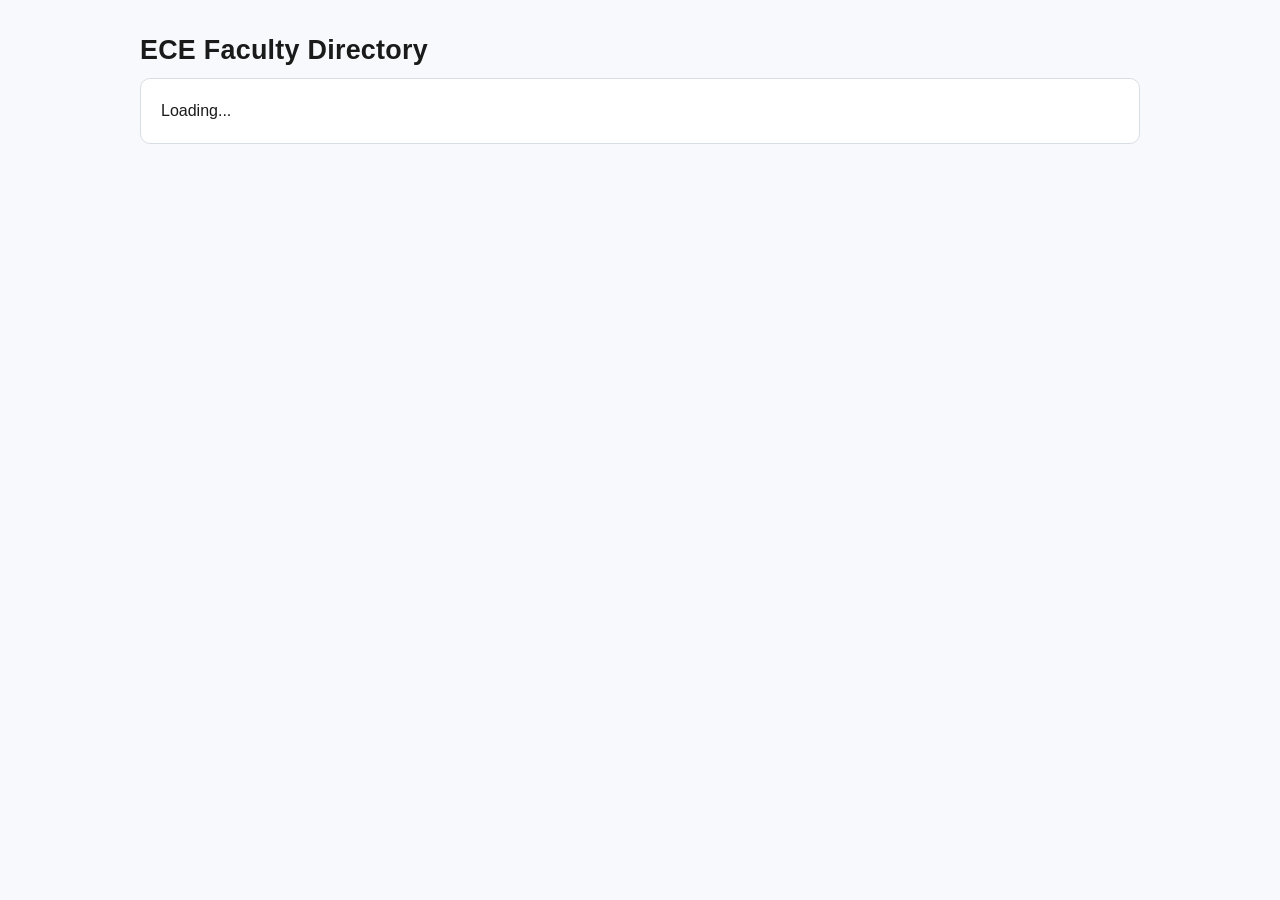
==== directory/index.html @ 0900f597 "Replace faculty homepage with social feed and move directory route" ====
<!DOCTYPE html>
<html lang="en">
<head>
  <meta charset="UTF-8">
  <meta name="viewport" content="width=device-width, initial-scale=1">
  <meta http-equiv="Content-Security-Policy" content="default-src 'self'; script-src 'self'; style-src 'self'; img-src 'self' data: https:; connect-src 'self'; object-src 'none'; base-uri 'self'; form-action 'self'; frame-ancestors 'none'">
  <meta name="referrer" content="strict-origin-when-cross-origin">
  <title>ECE Faculty Directory</title>
  <link rel="stylesheet" href="../assets/css/common.css">
  <link rel="stylesheet" href="../assets/css/directory.css">
  <script src="../assets/js/common.js" defer></script>
  <script src="../assets/js/directory.js" defer></script>
</head>
<body>
  <h1>ECE Faculty Directory</h1>
  <div id="content" role="status" aria-live="polite">Loading...</div>
</body>
</html>
---- assets/css/common.css ----
:root {
  color-scheme: light dark;
  --brand-blue: #0d5cab;
  --brand-blue-ink: #123f73;
  --brand-blue-muted: #4b6789;
  --brand-blue-soft: #f4f8fe;
  --brand-blue-border: #d3dfef;
  --bg: #f7f9fc;
  --surface: #ffffff;
  --text: #1a1a1a;
  --muted: #555555;
  --link: var(--brand-blue);
  --border: #d9dee5;
  --photo-bg: #f4f6f8;
  --photo-fallback-text: #4a5560;
  --photo-fallback-grad-1: #e7edf3;
  --photo-fallback-grad-2: #f7fafc;
}

@media (prefers-color-scheme: dark) {
  :root {
    --bg: #0f141b;
    --surface: #171e27;
    --text: #e7edf5;
    --muted: #a9b6c5;
    --link: #8ab4ff;
    --border: #2b3643;
    --photo-bg: #121923;
    --photo-fallback-text: #c7d2df;
    --photo-fallback-grad-1: #223142;
    --photo-fallback-grad-2: #172331;
  }
}

body {
  font-family: "Segoe UI", "Helvetica Neue", Helvetica, Arial, sans-serif;
  max-width: 1000px;
  margin: 30px auto;
  padding: 0 16px;
  line-height: 1.5;
  color: var(--text);
  background: var(--bg);
}

a {
  color: var(--link);
  text-decoration: none;
}

a:hover,
a:focus-visible {
  text-decoration: underline;
}

.meta {
  margin: 4px 0;
  color: var(--muted);
  font-size: 0.96rem;
}

.photo-wrap {
  border: 1px solid var(--border);
  border-radius: 10px;
  overflow: hidden;
  background: var(--photo-bg);
  flex-shrink: 0;
  position: relative;
}

.photo {
  width: 100%;
  height: 100%;
  object-fit: cover;
  display: block;
}

.photo-fallback {
  width: 100%;
  height: 100%;
  display: none;
  align-items: center;
  justify-content: center;
  color: var(--photo-fallback-text);
  font-weight: 700;
  background: linear-gradient(145deg, var(--photo-fallback-grad-1), var(--photo-fallback-grad-2));
}
---- assets/css/directory.css ----
h1 {
  margin: 0 0 8px;
  font-size: clamp(1.55rem, 2.1vw, 2rem);
  font-weight: 650;
  letter-spacing: 0.01em;
}

#content {
  padding: 20px;
  border: 1px solid var(--border);
  border-radius: 10px;
  background: var(--surface);
}

.subtext {
  margin: 0 0 14px;
  color: var(--muted);
  font-size: 0.95rem;
}

.grid {
  display: grid;
  grid-template-columns: repeat(auto-fill, minmax(220px, 1fr));
  gap: 18px;
}

.card {
  display: block;
  text-decoration: none;
  color: inherit;
  border: 1px solid var(--border);
  border-radius: 14px;
  padding: 12px;
  background: var(--surface);
  transition: none;
}

.card:hover,
.card:focus-visible {
  border-color: var(--border);
  background-color: var(--surface);
  outline: none;
  text-decoration: none;
}

.card-photo {
  width: 100%;
  aspect-ratio: 4 / 3;
  height: auto;
  min-height: 220px;
  border: none;
  border-radius: 10px;
  margin-bottom: 12px;
}

.name {
  margin: 0;
  font-size: 1rem;
  line-height: 1.3;
}

.designation {
  margin: 6px 0 0;
  color: var(--muted);
  font-size: 0.9rem;
  line-height: 1.4;
}

.card .photo {
  filter: grayscale(100%);
  object-position: center top;
  transition: filter 0.28s ease;
}

.card:hover .photo,
.card:focus-visible .photo,
.card:active .photo {
  filter: grayscale(0%);
}

@media (max-width: 700px) {
  #content {
    padding: 16px;
  }

  .grid {
    grid-template-columns: repeat(auto-fill, minmax(170px, 1fr));
    gap: 12px;
  }

  .card-photo {
    min-height: 180px;
  }
}
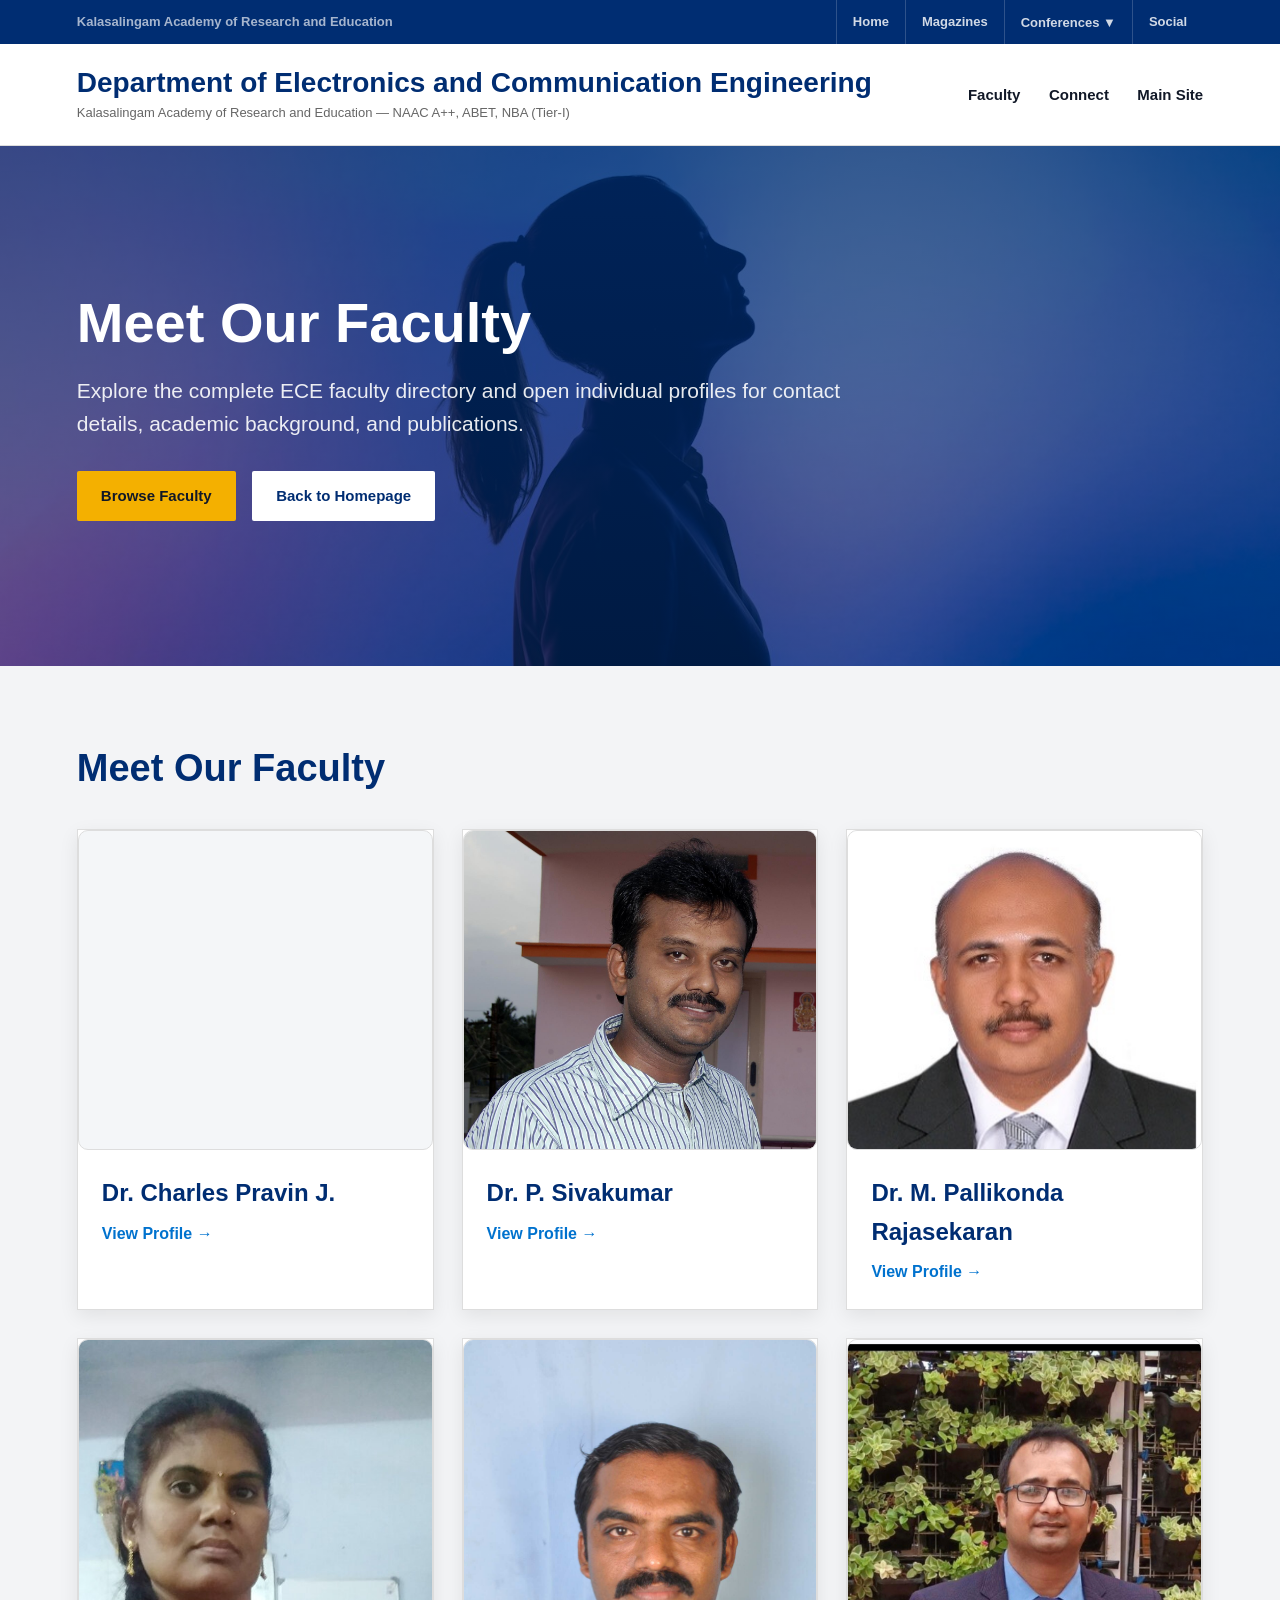
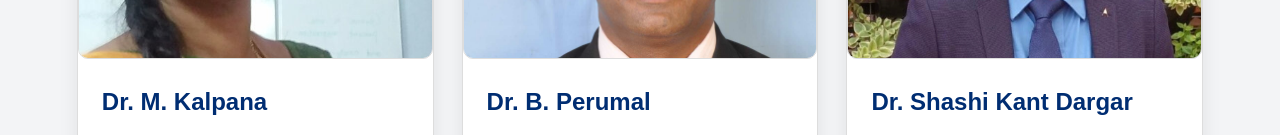
==== commit f69d8a17: "Implement local vCard QR flow, faculty/directory UI updates, and contact export fixes" ====
--- a/directory/index.html
+++ b/directory/index.html
@@ -7,12 +7,89 @@
   <meta name="referrer" content="strict-origin-when-cross-origin">
   <title>ECE Faculty Directory</title>
   <link rel="stylesheet" href="../assets/css/common.css">
-  <link rel="stylesheet" href="../assets/css/directory.css">
+  <link rel="stylesheet" href="../assets/css/home.css">
   <script src="../assets/js/common.js" defer></script>
   <script src="../assets/js/directory.js" defer></script>
 </head>
 <body>
-  <h1>ECE Faculty Directory</h1>
-  <div id="content" role="status" aria-live="polite">Loading...</div>
+  <div class="topbar">
+    <span>Kalasalingam Academy of Research and Education</span>
+    <div class="topbar-links">
+      <a href="../">Home</a>
+      <a href="https://magazines.eceklu.in/" target="_blank" rel="noopener noreferrer">Magazines</a>
+      <div class="topbar-dropdown">
+        <button class="topbar-dropdown-btn" aria-haspopup="true" aria-expanded="false">Conferences &#9660;</button>
+        <div class="topbar-submenu" role="menu">
+          <a href="https://drive.google.com/file/d/1PoeIGBcBKkQU1iDKa0nKNNiQ-PVHzf9h/view" target="_blank" rel="noopener noreferrer" role="menuitem">ICECI 2012</a>
+          <a href="https://ncvd2014.eceklu.in/" target="_blank" rel="noopener noreferrer" role="menuitem">NCVD 2014</a>
+          <a href="https://incdad24.eceklu.in/" target="_blank" rel="noopener noreferrer" role="menuitem">INCDAD 2024</a>
+          <a href="https://smtvip.eceklu.in/" target="_blank" rel="noopener noreferrer" role="menuitem">SMTVIP 2024</a>
+          <a href="https://studentbranches.ieee.org/in-kalasalingam-ed/icfact2026/" target="_blank" rel="noopener noreferrer" role="menuitem">ICFACT 2026</a>
+        </div>
+      </div>
+      <a href="https://linktr.ee/kalasalingam.ece" target="_blank" rel="noopener noreferrer">Social</a>
+    </div>
+  </div>
+
+  <header>
+    <div class="logo">
+      <h1>Department of Electronics and Communication Engineering</h1>
+      <p>Kalasalingam Academy of Research and Education — NAAC A++, ABET, NBA (Tier-I)</p>
+    </div>
+    <nav>
+      <a href="#faculty">Faculty</a>
+      <a href="#connect">Connect</a>
+      <a href="../">Main Site</a>
+    </nav>
+  </header>
+
+  <section class="hero">
+    <div class="hero-content">
+      <h2>Meet Our Faculty</h2>
+      <p>Explore the complete ECE faculty directory and open individual profiles for contact details, academic background, and publications.</p>
+      <a href="#faculty" class="btn">Browse Faculty</a>
+      <a href="../" class="btn secondary">Back to Homepage</a>
+    </div>
+  </section>
+
+  <section class="highlight" id="faculty" aria-label="Faculty directory">
+    <h2 class="section-title">Meet Our Faculty</h2>
+    <div id="faculty-spotlights" class="faculty-grid" role="status" aria-live="polite">
+      <div class="faculty-loading">Loading faculty directory...</div>
+    </div>
+  </section>
+
+  <section class="cta" id="connect">
+    <h2>Collaborate with ECE</h2>
+    <p>Connect with our faculty for mentoring, research collaboration, and academic partnerships.</p>
+    <a href="https://linktr.ee/kalasalingam.ece" target="_blank" rel="noopener noreferrer" class="btn">Connect with Us</a>
+  </section>
+
+  <footer>
+    <div class="footer-grid">
+      <div>
+        <h3>Department of ECE</h3>
+        <p>Kalasalingam Academy of Research and Education<br>Krishnankoil, Virudhunagar District<br>Tamil Nadu — 626 126, India</p>
+      </div>
+      <div>
+        <h3>Quick Links</h3>
+        <a href="../">Home</a>
+        <a href="#faculty">Faculty Directory</a>
+        <a href="https://magazines.eceklu.in/" target="_blank" rel="noopener noreferrer">Publications</a>
+        <a href="https://linktr.ee/kalasalingam.ece" target="_blank" rel="noopener noreferrer">Social Pages</a>
+      </div>
+      <div>
+        <h3>Student Chapters</h3>
+        <a href="https://karesgbd.acm.org/" target="_blank" rel="noopener noreferrer">ACM Student Chapter</a>
+        <a href="https://edu.ieee.org/in-kare/eds/" target="_blank" rel="noopener noreferrer">IEEE EDS</a>
+        <a href="https://www.linkedin.com/company/kare-ieee-sps/" target="_blank" rel="noopener noreferrer">IEEE SPS</a>
+        <a href="https://www.linkedin.com/in/kare-ieee-solid-state-circuits-society-700172391/" target="_blank" rel="noopener noreferrer">IEEE SSCS</a>
+        <a href="https://sites.google.com/klu.ac.in/optica/" target="_blank" rel="noopener noreferrer">OPTICA</a>
+      </div>
+    </div>
+    <div class="copyright">
+      &copy; 2026 Department of Electronics and Communication Engineering, Kalasalingam Academy of Research and Education. All rights reserved.
+    </div>
+  </footer>
 </body>
 </html>
--- a/assets/css/home.css
+++ b/assets/css/home.css
@@ -0,0 +1,1129 @@
+/* ─── Variables ──────────────────────────────────────────────── */
+:root {
+  --blue:       #002d72;
+  --light-blue: #0072ce;
+  --gold:       #f4b000;
+  --dark:       #111827;
+  --gray:       #f3f4f6;
+  --text:       #374151;
+  --white:      #ffffff;
+  --border:     #dddddd;
+  --shadow:     0 6px 18px rgba(0, 0, 0, 0.08);
+}
+
+/* ─── Base overrides ─────────────────────────────────────────── */
+*,
+*::before,
+*::after {
+  margin: 0;
+  padding: 0;
+  box-sizing: border-box;
+}
+
+body {
+  font-family: Arial, Helvetica, sans-serif;
+  color: var(--text);
+  line-height: 1.6;
+  background: var(--white);
+  max-width: 100%;
+  margin: 0;
+  padding: 0;
+  -webkit-font-smoothing: antialiased;
+}
+
+a {
+  text-decoration: none;
+  color: inherit;
+}
+
+/* ─── Topbar ─────────────────────────────────────────────────── */
+.topbar {
+  background: var(--blue);
+  color: white;
+  padding: 0 6%;
+  height: 44px;
+  display: flex;
+  justify-content: space-between;
+  align-items: center;
+  position: sticky;
+  top: 0;
+  z-index: 20;
+}
+
+.topbar span {
+  font-size: 13px;
+  font-weight: 600;
+  color: rgba(255, 255, 255, 0.65);
+  white-space: nowrap;
+}
+
+.topbar-links {
+  display: flex;
+  align-items: stretch;
+  height: 100%;
+}
+
+.topbar a {
+  display: flex;
+  align-items: center;
+  padding: 0 16px;
+  font-size: 13px;
+  font-weight: 600;
+  color: rgba(255, 255, 255, 0.82);
+  border-left: 1px solid rgba(255, 255, 255, 0.18);
+  transition: color 0.12s, background 0.12s;
+  white-space: nowrap;
+}
+
+.topbar a:hover {
+  color: var(--white);
+  background: rgba(255, 255, 255, 0.08);
+}
+
+/* ─── Header ─────────────────────────────────────────────────── */
+header {
+  background: var(--white);
+  border-bottom: 1px solid var(--border);
+  padding: 22px 6%;
+  display: flex;
+  justify-content: space-between;
+  align-items: center;
+  gap: 24px;
+  position: sticky;
+  top: 44px;
+  z-index: 19;
+}
+
+.logo h1 {
+  color: var(--blue);
+  font-size: 28px;
+  line-height: 1.2;
+}
+
+.logo p {
+  color: #666;
+  font-size: 13px;
+  margin-top: 3px;
+}
+
+nav a {
+  margin-left: 24px;
+  font-size: 15px;
+  font-weight: bold;
+  color: var(--dark);
+  transition: color 0.12s;
+}
+
+nav a:hover,
+nav a.active {
+  color: var(--light-blue);
+}
+
+nav a.active {
+  border-bottom: 2px solid var(--light-blue);
+  padding-bottom: 2px;
+}
+
+/* ─── Topbar dropdown (Conferences) ──────────────────────────── */
+.topbar-dropdown {
+  position: relative;
+  display: flex;
+  align-items: stretch;
+  height: 100%;
+}
+
+.topbar-dropdown-btn {
+  background: none;
+  border: none;
+  border-left: 1px solid rgba(255, 255, 255, 0.18);
+  padding: 0 16px;
+  font-size: 13px;
+  font-weight: 600;
+  color: rgba(255, 255, 255, 0.82);
+  font-family: inherit;
+  cursor: pointer;
+  white-space: nowrap;
+  display: flex;
+  align-items: center;
+  gap: 5px;
+  transition: color 0.12s, background 0.12s;
+}
+
+.topbar-dropdown-btn:hover,
+.topbar-dropdown:hover .topbar-dropdown-btn,
+.topbar-dropdown:focus-within .topbar-dropdown-btn {
+  color: var(--white);
+  background: rgba(255, 255, 255, 0.08);
+}
+
+.topbar-submenu {
+  display: none;
+  position: absolute;
+  top: 100%;
+  right: 0;
+  background: var(--white);
+  border: 1px solid var(--border);
+  box-shadow: 0 8px 24px rgba(0, 0, 0, 0.18);
+  min-width: 170px;
+  z-index: 200;
+  padding: 6px 0;
+}
+
+.topbar-dropdown:hover .topbar-submenu,
+.topbar-dropdown:focus-within .topbar-submenu {
+  display: block;
+}
+
+.topbar-submenu a {
+  display: block;
+  padding: 10px 18px;
+  font-size: 13px;
+  font-weight: 600;
+  color: var(--dark);
+  margin-left: 0;
+  white-space: nowrap;
+  transition: background 0.1s, color 0.1s;
+}
+
+.topbar-submenu a:hover,
+.topbar-submenu a:focus-visible {
+  background: var(--gray);
+  color: var(--light-blue);
+}
+
+/* ─── Hero ───────────────────────────────────────────────────── */
+.hero {
+  min-height: 520px;
+  background:
+    linear-gradient(rgba(0, 45, 114, 0.78), rgba(0, 45, 114, 0.58)),
+    url("../images/hero-bg.jpg");
+  background-size: cover;
+  background-position: center;
+  color: var(--white);
+  display: flex;
+  align-items: center;
+  padding: 60px 6%;
+}
+
+.hero-content {
+  max-width: 820px;
+}
+
+.hero h2 {
+  font-size: 56px;
+  line-height: 1.1;
+  margin-bottom: 20px;
+}
+
+.hero p {
+  font-size: 21px;
+  margin-bottom: 30px;
+  opacity: 0.9;
+}
+
+/* ─── Buttons ────────────────────────────────────────────────── */
+.btn {
+  display: inline-block;
+  background: var(--gold);
+  color: var(--dark);
+  padding: 13px 24px;
+  font-weight: bold;
+  font-size: 15px;
+  border-radius: 2px;
+  margin-right: 12px;
+  transition: opacity 0.15s;
+}
+
+.btn:hover {
+  opacity: 0.88;
+  color: var(--dark);
+}
+
+.btn.secondary {
+  background: var(--white);
+  color: var(--blue);
+}
+
+/* ─── Sections ───────────────────────────────────────────────── */
+section {
+  padding: 72px 6%;
+}
+
+.section-title {
+  font-size: 38px;
+  color: var(--blue);
+  margin-bottom: 30px;
+}
+
+.highlight {
+  background: var(--gray);
+}
+
+/* ─── Intro ──────────────────────────────────────────────────── */
+.intro {
+  display: grid;
+  grid-template-columns: 1.15fr 0.85fr;
+  gap: 40px;
+  align-items: center;
+}
+
+.intro p {
+  font-size: 18px;
+  margin-bottom: 18px;
+  color: var(--text);
+}
+
+/* ─── Stats ──────────────────────────────────────────────────── */
+.stats {
+  display: grid;
+  grid-template-columns: repeat(2, 1fr);
+  gap: 18px;
+}
+
+.stat {
+  background: var(--gray);
+  padding: 26px 24px;
+  border-left: 6px solid var(--light-blue);
+}
+
+.stat h3 {
+  font-size: 38px;
+  color: var(--blue);
+  margin-bottom: 4px;
+  line-height: 1;
+}
+
+.stat p {
+  margin: 0;
+  font-size: 14px;
+  color: #555;
+}
+
+/* ─── Programmes offered ─────────────────────────────────────── */
+.program-grid {
+  display: grid;
+  grid-template-columns: repeat(3, 1fr);
+  gap: 28px;
+}
+
+.program-card {
+  background: white;
+  padding: 34px;
+  border-radius: 8px;
+  border-top: 6px solid var(--light-blue);
+  box-shadow: 0 8px 22px rgba(0, 0, 0, 0.08);
+  transition: transform 0.3s ease;
+}
+
+.program-card:hover {
+  transform: translateY(-8px);
+}
+
+.program-icon {
+  width: 70px;
+  height: 70px;
+  background: linear-gradient(135deg, var(--blue), var(--light-blue));
+  color: white;
+  font-size: 32px;
+  display: flex;
+  align-items: center;
+  justify-content: center;
+  border-radius: 50%;
+  margin-bottom: 24px;
+}
+
+.program-card h3 {
+  color: var(--blue);
+  font-size: 24px;
+  margin-bottom: 12px;
+}
+
+.program-card p {
+  color: #555;
+  font-size: 16px;
+  margin-bottom: 24px;
+  line-height: 1.7;
+}
+
+.program-card a {
+  color: var(--light-blue);
+  font-weight: bold;
+  font-size: 15px;
+}
+
+.program-card a:hover {
+  color: var(--blue);
+}
+
+/* ─── Program cards ──────────────────────────────────────────── */
+.cards {
+  display: grid;
+  grid-template-columns: repeat(4, 1fr);
+  gap: 24px;
+}
+
+.card {
+  background: var(--white);
+  border: 1px solid var(--border);
+  box-shadow: var(--shadow);
+}
+
+.card-img {
+  height: 170px;
+  background: linear-gradient(135deg, var(--blue), var(--light-blue));
+}
+
+.card-img.img-admissions {
+  background:
+    linear-gradient(rgba(0, 45, 114, 0.45), rgba(0, 45, 114, 0.45)),
+    url("../images/campus-front.jpg") center/cover;
+}
+
+.card-img.img-academics {
+  background:
+    linear-gradient(rgba(0, 45, 114, 0.45), rgba(0, 45, 114, 0.45)),
+    url("../images/academics.jpg") center/cover;
+}
+
+.card-img.img-research {
+  background:
+    linear-gradient(rgba(0, 45, 114, 0.45), rgba(0, 45, 114, 0.45)),
+    url("../images/kare-campus.jpg") center/cover;
+}
+
+.card-img.img-student-life {
+  background:
+    linear-gradient(rgba(0, 45, 114, 0.45), rgba(0, 45, 114, 0.45)),
+    url("../images/student life.jpg") center/cover;
+}
+
+.card-content {
+  padding: 22px;
+}
+
+.card h3 {
+  color: var(--blue);
+  font-size: 23px;
+  margin-bottom: 12px;
+}
+
+.card p {
+  font-size: 14px;
+  color: var(--text);
+  line-height: 1.6;
+}
+
+.card a {
+  display: inline-block;
+  margin-top: 14px;
+  color: var(--light-blue);
+  font-weight: bold;
+  font-size: 14px;
+}
+
+.card a:hover {
+  text-decoration: underline;
+}
+
+/* ─── Research features ──────────────────────────────────────── */
+.feature-grid {
+  display: grid;
+  grid-template-columns: 1fr 1fr;
+  gap: 35px;
+}
+
+.feature {
+  background: var(--white);
+  padding: 34px;
+  border-top: 6px solid var(--gold);
+  box-shadow: var(--shadow);
+}
+
+.feature h3 {
+  color: var(--blue);
+  font-size: 26px;
+  margin-bottom: 12px;
+}
+
+.feature p {
+  font-size: 15px;
+  color: var(--text);
+  line-height: 1.65;
+}
+
+/* ─── Faculty grid ───────────────────────────────────────────── */
+.faculty-grid {
+  display: grid;
+  grid-template-columns: repeat(3, 1fr);
+  gap: 28px;
+}
+
+.faculty-card {
+  background: white;
+  border: 1px solid #ddd;
+  overflow: hidden;
+  box-shadow: 0 6px 18px rgba(0, 0, 0, 0.08);
+  transition: transform 0.3s ease;
+  display: block;
+}
+
+.faculty-card:hover {
+  transform: translateY(-6px);
+}
+
+.faculty-loading {
+  grid-column: 1 / -1;
+  text-align: center;
+  padding: 40px;
+  color: #888;
+  font-size: 15px;
+  border: 1px dashed #ddd;
+  background: white;
+}
+
+.faculty-photo-wrap {
+  width: 100%;
+}
+
+.faculty-photo-wrap .photo-wrap {
+  width: 100%;
+  height: 320px;
+  position: relative;
+  overflow: hidden;
+}
+
+.faculty-photo-wrap .photo-wrap .photo {
+  width: 100%;
+  height: 100%;
+  object-fit: cover;
+  object-position: top center;
+  display: block;
+}
+
+.faculty-photo-wrap .photo-wrap .photo-fallback {
+  position: absolute;
+  inset: 0;
+  background: linear-gradient(135deg, var(--blue), var(--light-blue));
+}
+
+.faculty-content {
+  padding: 24px;
+}
+
+.faculty-content h3 {
+  color: var(--blue);
+  margin-bottom: 8px;
+  font-size: 24px;
+}
+
+.faculty-content p {
+  font-weight: bold;
+  color: #444;
+  margin-bottom: 8px;
+}
+
+.faculty-content span {
+  display: block;
+  margin-bottom: 18px;
+  color: #666;
+}
+
+.faculty-content a {
+  color: var(--light-blue);
+  font-weight: bold;
+}
+
+.faculty-content a:hover {
+  text-decoration: underline;
+}
+
+.section-more {
+  margin-top: 36px;
+  text-align: center;
+}
+
+/* ─── Student chapters ───────────────────────────────────────── */
+.chapter-grid {
+  display: grid;
+  grid-template-columns: repeat(5, 1fr);
+  gap: 22px;
+}
+
+.chapter-card {
+  background: white;
+  border: 1px solid #ddd;
+  box-shadow: 0 6px 18px rgba(0, 0, 0, 0.08);
+  overflow: hidden;
+}
+
+.chapter-img {
+  height: 160px;
+  background-size: cover;
+  background-position: center;
+}
+
+.chapter-img.acm {
+  background:
+    linear-gradient(rgba(0, 45, 114, 0.45), rgba(0, 45, 114, 0.45)),
+    url("../images/chapters/acm.jpg");
+  background-size: cover;
+  background-position: center;
+}
+
+.chapter-img.eds {
+  background:
+    linear-gradient(rgba(0, 45, 114, 0.45), rgba(0, 45, 114, 0.45)),
+    url("../images/chapters/eds.jpg");
+  background-size: cover;
+  background-position: center;
+}
+
+.chapter-img.sps {
+  background:
+    linear-gradient(rgba(0, 45, 114, 0.45), rgba(0, 45, 114, 0.45)),
+    url("../images/chapters/sps.jpg");
+  background-size: cover;
+  background-position: center;
+}
+
+.chapter-img.sscs {
+  background:
+    linear-gradient(rgba(0, 45, 114, 0.45), rgba(0, 45, 114, 0.45)),
+    url("../images/chapters/sscs.jpg");
+  background-size: cover;
+  background-position: center;
+}
+
+.chapter-img.optica {
+  background:
+    linear-gradient(rgba(0, 45, 114, 0.45), rgba(0, 45, 114, 0.45)),
+    url("../images/chapters/optica.jpg");
+  background-size: cover;
+  background-position: center;
+}
+
+.chapter-content {
+  padding: 22px;
+}
+
+.chapter-content h3 {
+  color: var(--blue);
+  font-size: 22px;
+  margin-bottom: 10px;
+}
+
+.chapter-content p {
+  font-size: 15px;
+  margin-bottom: 16px;
+  color: var(--text);
+}
+
+.chapter-content a {
+  color: var(--light-blue);
+  font-weight: bold;
+}
+
+.chapter-content a:hover {
+  text-decoration: underline;
+}
+
+/* ─── Feed ───────────────────────────────────────────────────── */
+.feed-meta {
+  margin: 0 0 20px;
+  font-size: 14px;
+  color: #666;
+}
+
+.feed-grid {
+  display: grid;
+  grid-template-columns: repeat(auto-fill, minmax(280px, 1fr));
+  gap: 24px;
+}
+
+.feed-card {
+  background: var(--white);
+  border: 1px solid var(--border);
+  box-shadow: var(--shadow);
+  display: flex;
+  flex-direction: column;
+  transition: transform 0.2s ease;
+}
+
+.feed-card:hover {
+  transform: translateY(-4px);
+}
+
+.feed-thumb {
+  width: 100%;
+  aspect-ratio: 16 / 9;
+  object-fit: cover;
+  display: block;
+  background: var(--gray);
+}
+
+.feed-body {
+  padding: 18px;
+  display: flex;
+  flex-direction: column;
+  gap: 8px;
+  flex: 1;
+}
+
+.feed-top {
+  display: flex;
+  justify-content: space-between;
+  align-items: center;
+  gap: 8px;
+}
+
+.platform-pill {
+  background: var(--blue);
+  color: var(--white);
+  font-size: 11px;
+  font-weight: bold;
+  letter-spacing: 0.08em;
+  text-transform: uppercase;
+  padding: 2px 8px;
+  border-radius: 2px;
+}
+
+.feed-date {
+  font-size: 12px;
+  color: #888;
+  flex-shrink: 0;
+}
+
+.feed-author {
+  margin: 0;
+  font-size: 15px;
+  font-weight: bold;
+  color: var(--dark);
+}
+
+.feed-text {
+  margin: 0;
+  font-size: 14px;
+  line-height: 1.55;
+  color: var(--text);
+  flex: 1;
+}
+
+.feed-actions {
+  display: flex;
+  gap: 14px;
+  align-items: center;
+  flex-wrap: wrap;
+  padding-top: 10px;
+  border-top: 1px solid #eee;
+  margin-top: auto;
+}
+
+.feed-link {
+  font-weight: bold;
+  font-size: 13px;
+  background: none;
+  border: 0;
+  padding: 0;
+  color: var(--light-blue);
+  cursor: pointer;
+  text-decoration: none;
+}
+
+.feed-link:hover,
+.feed-link:focus-visible {
+  text-decoration: underline;
+}
+
+/* ─── CTA ────────────────────────────────────────────────────── */
+.cta {
+  background:
+    linear-gradient(rgba(0, 45, 114, 0.82), rgba(0, 45, 114, 0.82)),
+    url("../images/campus-fountain.jpg") center/cover no-repeat;
+  color: var(--white);
+  text-align: center;
+}
+
+.cta h2 {
+  font-size: 38px;
+  margin-bottom: 16px;
+}
+
+.cta p {
+  max-width: 720px;
+  margin: 0 auto 28px;
+  font-size: 18px;
+  opacity: 0.88;
+}
+
+/* ─── Footer ─────────────────────────────────────────────────── */
+footer {
+  background: #111827;
+  color: var(--white);
+  padding: 52px 6%;
+}
+
+.footer-grid {
+  display: grid;
+  grid-template-columns: 1.4fr 1fr 1fr;
+  gap: 32px;
+}
+
+footer h3 {
+  margin-bottom: 14px;
+  color: var(--gold);
+  font-size: 15px;
+}
+
+footer p {
+  font-size: 14px;
+  color: #d1d5db;
+  line-height: 1.7;
+}
+
+footer a {
+  display: block;
+  margin-bottom: 8px;
+  color: #d1d5db;
+  font-size: 14px;
+  transition: color 0.12s;
+}
+
+footer a:hover {
+  color: var(--white);
+}
+
+.copyright {
+  border-top: 1px solid #374151;
+  margin-top: 36px;
+  padding-top: 20px;
+  font-size: 13px;
+  color: #9ca3af;
+}
+
+/* ─── Testimonials ───────────────────────────────────────────── */
+.testimonial-section {
+  background: var(--blue);
+  color: var(--white);
+  overflow: hidden;
+  padding-top: 36px;
+  padding-bottom: 36px;
+}
+
+.testimonial-section .section-title {
+  color: var(--white);
+  text-align: center;
+}
+
+.testimonial-wrapper {
+  position: relative;
+  max-width: 1050px;
+  margin: 0 auto;
+}
+
+.testimonial-slider {
+  overflow: hidden;
+  cursor: grab;
+  user-select: none;
+}
+
+.testimonial-prev,
+.testimonial-next {
+  position: absolute;
+  top: 50%;
+  transform: translateY(-50%);
+  z-index: 10;
+  background: rgba(255, 255, 255, 0.15);
+  border: 2px solid rgba(255, 255, 255, 0.4);
+  color: var(--white);
+  width: 44px;
+  height: 44px;
+  border-radius: 50%;
+  font-size: 26px;
+  line-height: 1;
+  cursor: pointer;
+  transition: background 0.2s, border-color 0.2s;
+  display: flex;
+  align-items: center;
+  justify-content: center;
+}
+
+.testimonial-prev { left: -22px; }
+.testimonial-next { right: -22px; }
+
+.testimonial-prev:hover,
+.testimonial-next:hover {
+  background: rgba(255, 255, 255, 0.3);
+  border-color: rgba(255, 255, 255, 0.8);
+}
+
+.testimonial-track {
+  display: flex;
+  transition: transform 0.45s ease;
+}
+
+.testimonial-card {
+  flex: 0 0 100%;
+  min-width: 100%;
+  background: transparent;
+  color: var(--white);
+  display: grid;
+  grid-template-columns: 260px 1fr;
+  gap: 35px;
+  align-items: center;
+  padding: 22px 45px;
+}
+
+.testimonial-card img {
+  width: 220px;
+  height: 220px;
+  border-radius: 50%;
+  object-fit: cover;
+  border: 6px solid var(--gold);
+  display: block;
+  margin: 0 auto;
+}
+
+.testimonial-text p {
+  font-size: 20px;
+  line-height: 1.7;
+  margin-bottom: 22px;
+  color: rgba(255, 255, 255, 0.9);
+}
+
+.testimonial-text h3 {
+  color: var(--white);
+  font-size: 24px;
+  margin-bottom: 6px;
+}
+
+.testimonial-text span {
+  font-weight: bold;
+  color: var(--gold);
+  font-size: 15px;
+}
+
+.testimonial-dots {
+  text-align: center;
+  margin-top: 24px;
+}
+
+.testimonial-dots span {
+  display: inline-block;
+  width: 12px;
+  height: 12px;
+  background: rgba(255, 255, 255, 0.4);
+  border-radius: 50%;
+  margin: 0 6px;
+  cursor: pointer;
+  transition: background 0.25s, transform 0.25s;
+}
+
+.testimonial-dots span.active {
+  background: var(--gold);
+  transform: scale(1.3);
+}
+
+/* ─── Achievements ───────────────────────────────────────────── */
+.achievement-grid {
+  display: grid;
+  grid-template-columns: repeat(3, 1fr);
+  gap: 24px;
+}
+
+.achievement-card {
+  background: var(--white);
+  padding: 32px;
+  border-top: 6px solid var(--light-blue);
+  box-shadow: 0 6px 18px rgba(0, 0, 0, 0.07);
+}
+
+.achievement-card h3 {
+  color: var(--blue);
+  font-size: 24px;
+  margin-bottom: 12px;
+}
+
+.achievement-card p {
+  font-size: 15px;
+  color: var(--text);
+  line-height: 1.65;
+}
+
+/* ─── Video modal ────────────────────────────────────────────── */
+.video-modal {
+  position: fixed;
+  inset: 0;
+  z-index: 1000;
+}
+
+.video-modal[hidden] {
+  display: none;
+}
+
+.video-modal-backdrop {
+  position: absolute;
+  inset: 0;
+  background: rgba(0, 45, 114, 0.75);
+  backdrop-filter: blur(4px);
+  -webkit-backdrop-filter: blur(4px);
+}
+
+.video-modal-panel {
+  position: relative;
+  width: min(960px, calc(100% - 24px));
+  margin: 5vh auto;
+  border-radius: 3px;
+  background: var(--white);
+  border: 1px solid var(--border);
+  box-shadow: 0 24px 60px rgba(0, 0, 0, 0.3);
+  overflow: hidden;
+}
+
+.video-modal-header {
+  display: flex;
+  justify-content: space-between;
+  align-items: center;
+  padding: 12px 18px;
+  border-bottom: 1px solid var(--border);
+}
+
+.video-modal-title {
+  margin: 0;
+  font-weight: bold;
+  font-size: 15px;
+  color: var(--dark);
+}
+
+.video-modal-close {
+  border: 1px solid var(--border);
+  border-radius: 3px;
+  background: var(--white);
+  color: var(--dark);
+  padding: 5px 14px;
+  font-size: 13px;
+  font-weight: bold;
+  cursor: pointer;
+  transition: background 0.12s;
+}
+
+.video-modal-close:hover {
+  background: var(--gray);
+}
+
+.video-frame-wrap {
+  width: 100%;
+  aspect-ratio: 16 / 9;
+}
+
+.video-iframe {
+  width: 100%;
+  height: 100%;
+  border: 0;
+}
+
+body.modal-open {
+  overflow: hidden;
+}
+
+/* ─── Responsive ─────────────────────────────────────────────── */
+@media (max-width: 900px) {
+  header {
+    flex-direction: column;
+    align-items: flex-start;
+    gap: 16px;
+  }
+
+  nav a {
+    margin-left: 0;
+    margin-right: 20px;
+    display: inline-block;
+  }
+
+  .hero h2 {
+    font-size: 38px;
+  }
+
+  .intro,
+  .feature-grid,
+  .footer-grid {
+    grid-template-columns: 1fr;
+  }
+
+  .cards,
+  .faculty-grid,
+  .achievement-grid {
+    grid-template-columns: 1fr 1fr;
+  }
+
+  .testimonial-card {
+    grid-template-columns: 1fr;
+    text-align: center;
+    padding: 36px 28px;
+  }
+}
+
+@media (max-width: 1100px) {
+  .chapter-grid {
+    grid-template-columns: repeat(3, 1fr);
+  }
+}
+
+@media (max-width: 950px) {
+  .program-grid {
+    grid-template-columns: 1fr;
+  }
+}
+
+@media (max-width: 600px) {
+  .topbar {
+    flex-direction: column;
+    height: auto;
+    padding: 10px 4%;
+    gap: 8px;
+  }
+
+  header {
+    padding: 18px 4%;
+  }
+
+  section {
+    padding: 52px 4%;
+  }
+
+  .hero {
+    min-height: 420px;
+    padding: 48px 4%;
+  }
+
+  .hero h2 {
+    font-size: 30px;
+  }
+
+  .hero p {
+    font-size: 16px;
+  }
+
+  .section-title {
+    font-size: 28px;
+  }
+
+  .cards,
+  .stats,
+  .faculty-grid,
+  .chapter-grid,
+  .achievement-grid {
+    grid-template-columns: 1fr;
+  }
+
+  .testimonial-card {
+    padding: 28px 20px;
+  }
+
+  .testimonial-text p {
+    font-size: 17px;
+  }
+
+  .video-modal-panel {
+    margin: 10vh auto;
+  }
+}
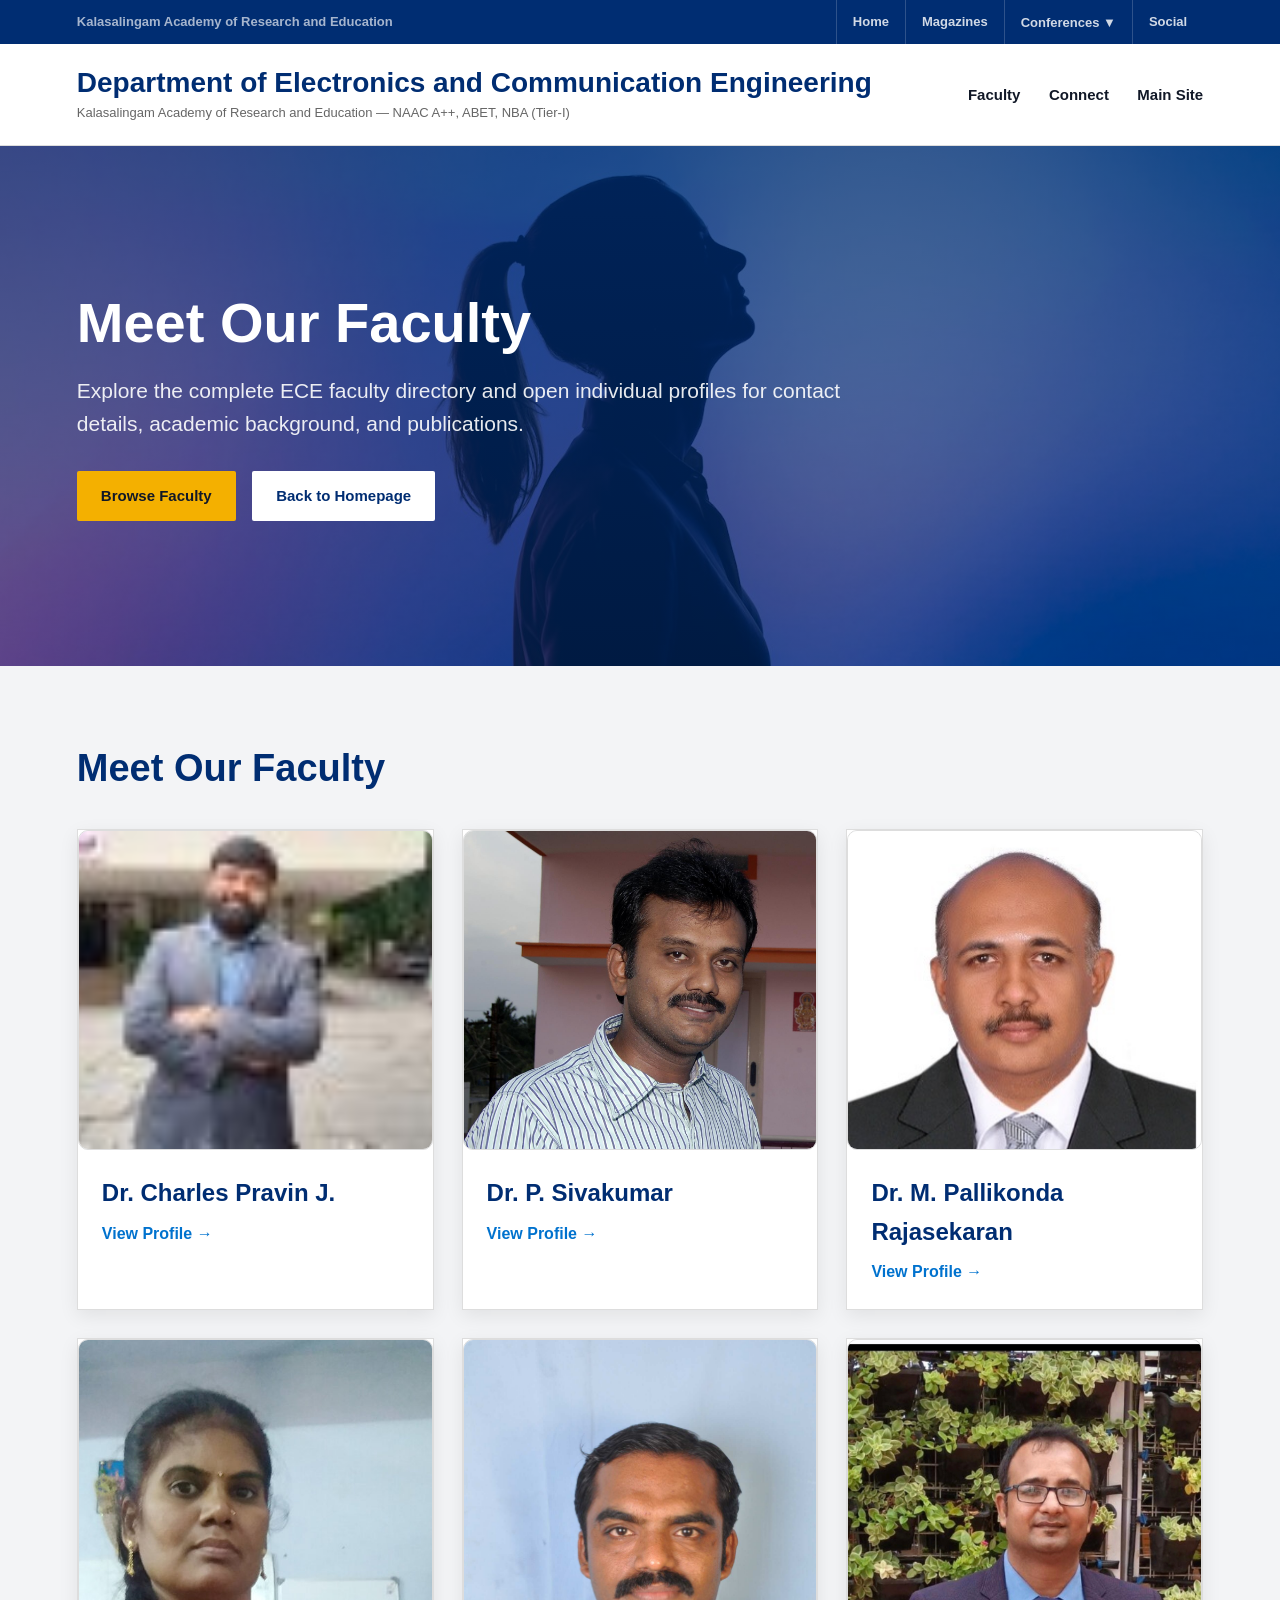
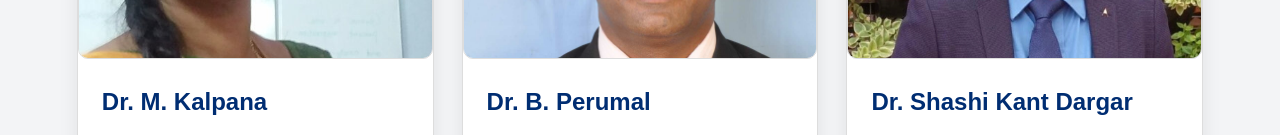
==== commit d4ec614b: "Fix directory loader fallback and update CSP/entry pages" ====
--- a/directory/index.html
+++ b/directory/index.html
@@ -3,7 +3,7 @@
 <head>
   <meta charset="UTF-8">
   <meta name="viewport" content="width=device-width, initial-scale=1">
-  <meta http-equiv="Content-Security-Policy" content="default-src 'self'; script-src 'self'; style-src 'self'; img-src 'self' data: https:; connect-src 'self'; object-src 'none'; base-uri 'self'; form-action 'self'; frame-ancestors 'none'">
+  <meta http-equiv="Content-Security-Policy" content="default-src 'self'; script-src 'self' https://static.cloudflareinsights.com; style-src 'self'; img-src 'self' data: https:; connect-src 'self' https://cloudflareinsights.com; object-src 'none'; base-uri 'self'; form-action 'self'; frame-ancestors 'none'">
   <meta name="referrer" content="strict-origin-when-cross-origin">
   <title>ECE Faculty Directory</title>
   <link rel="stylesheet" href="../assets/css/common.css">
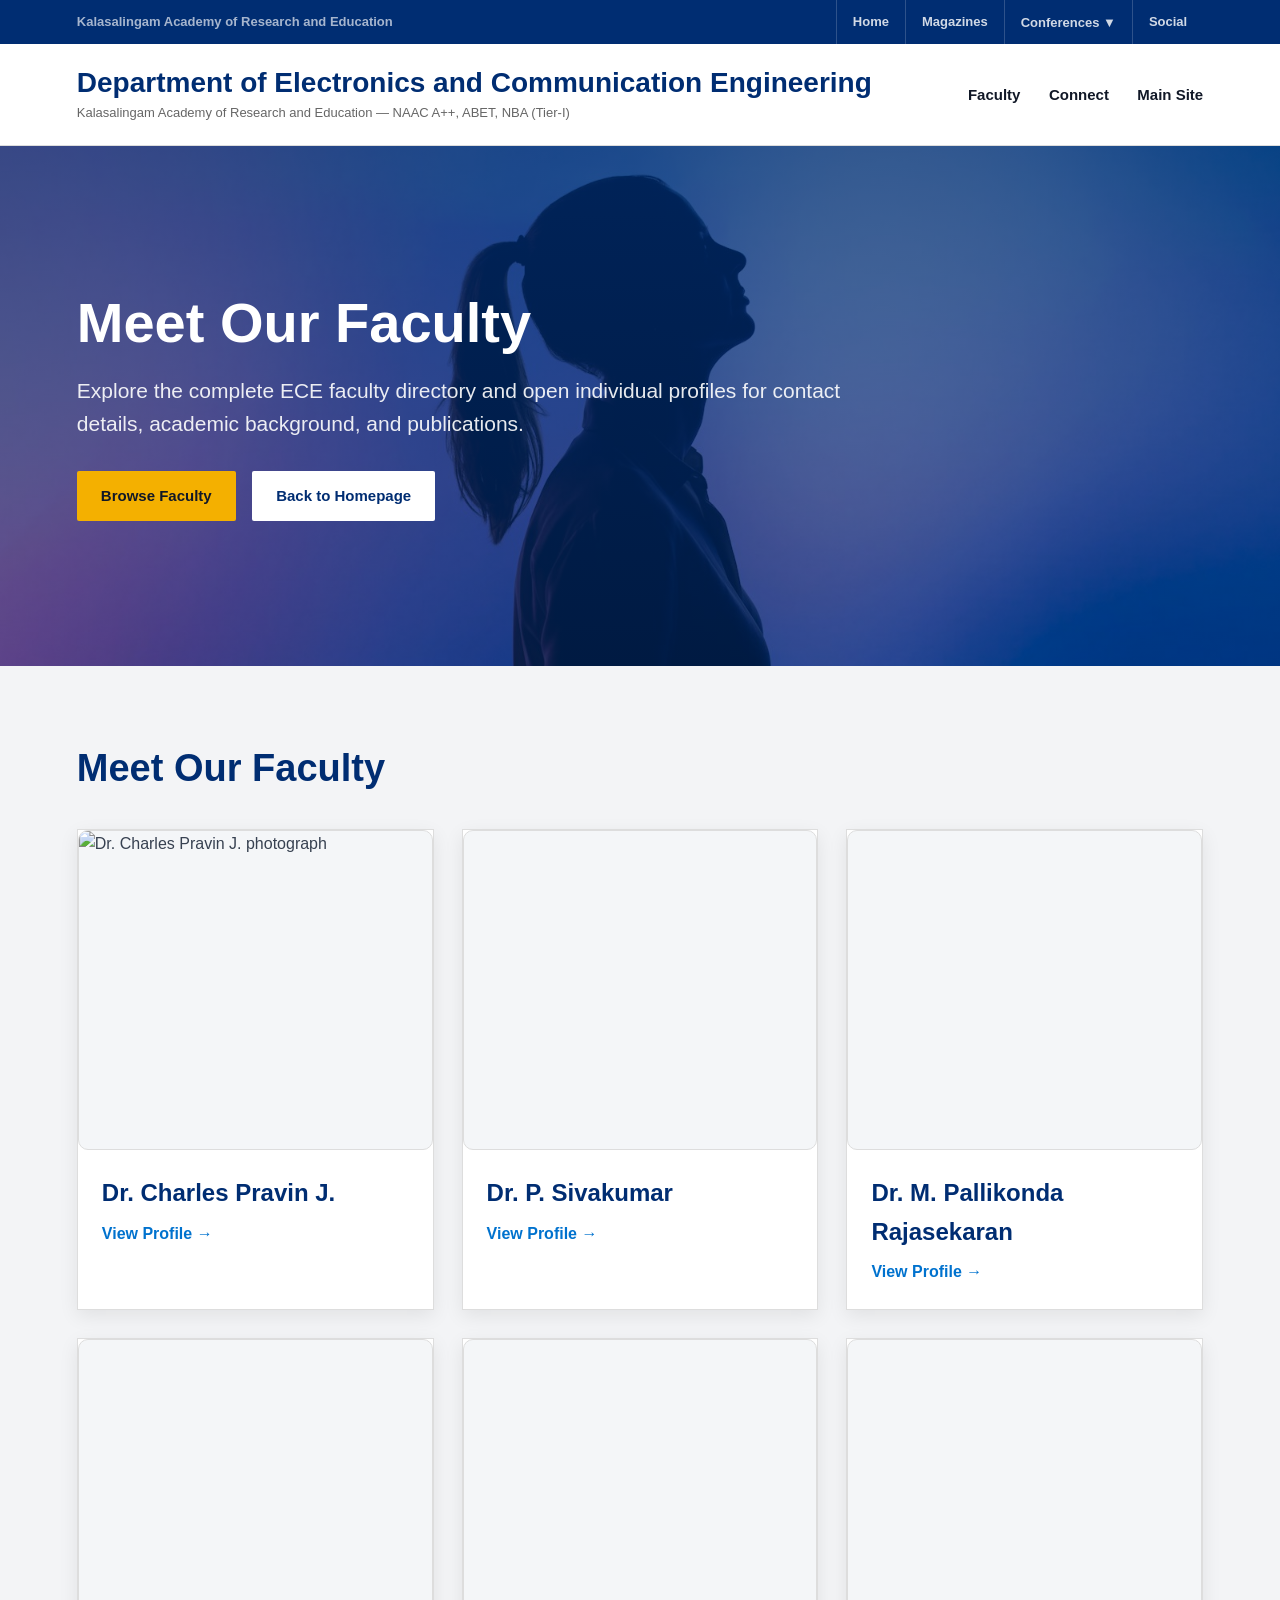
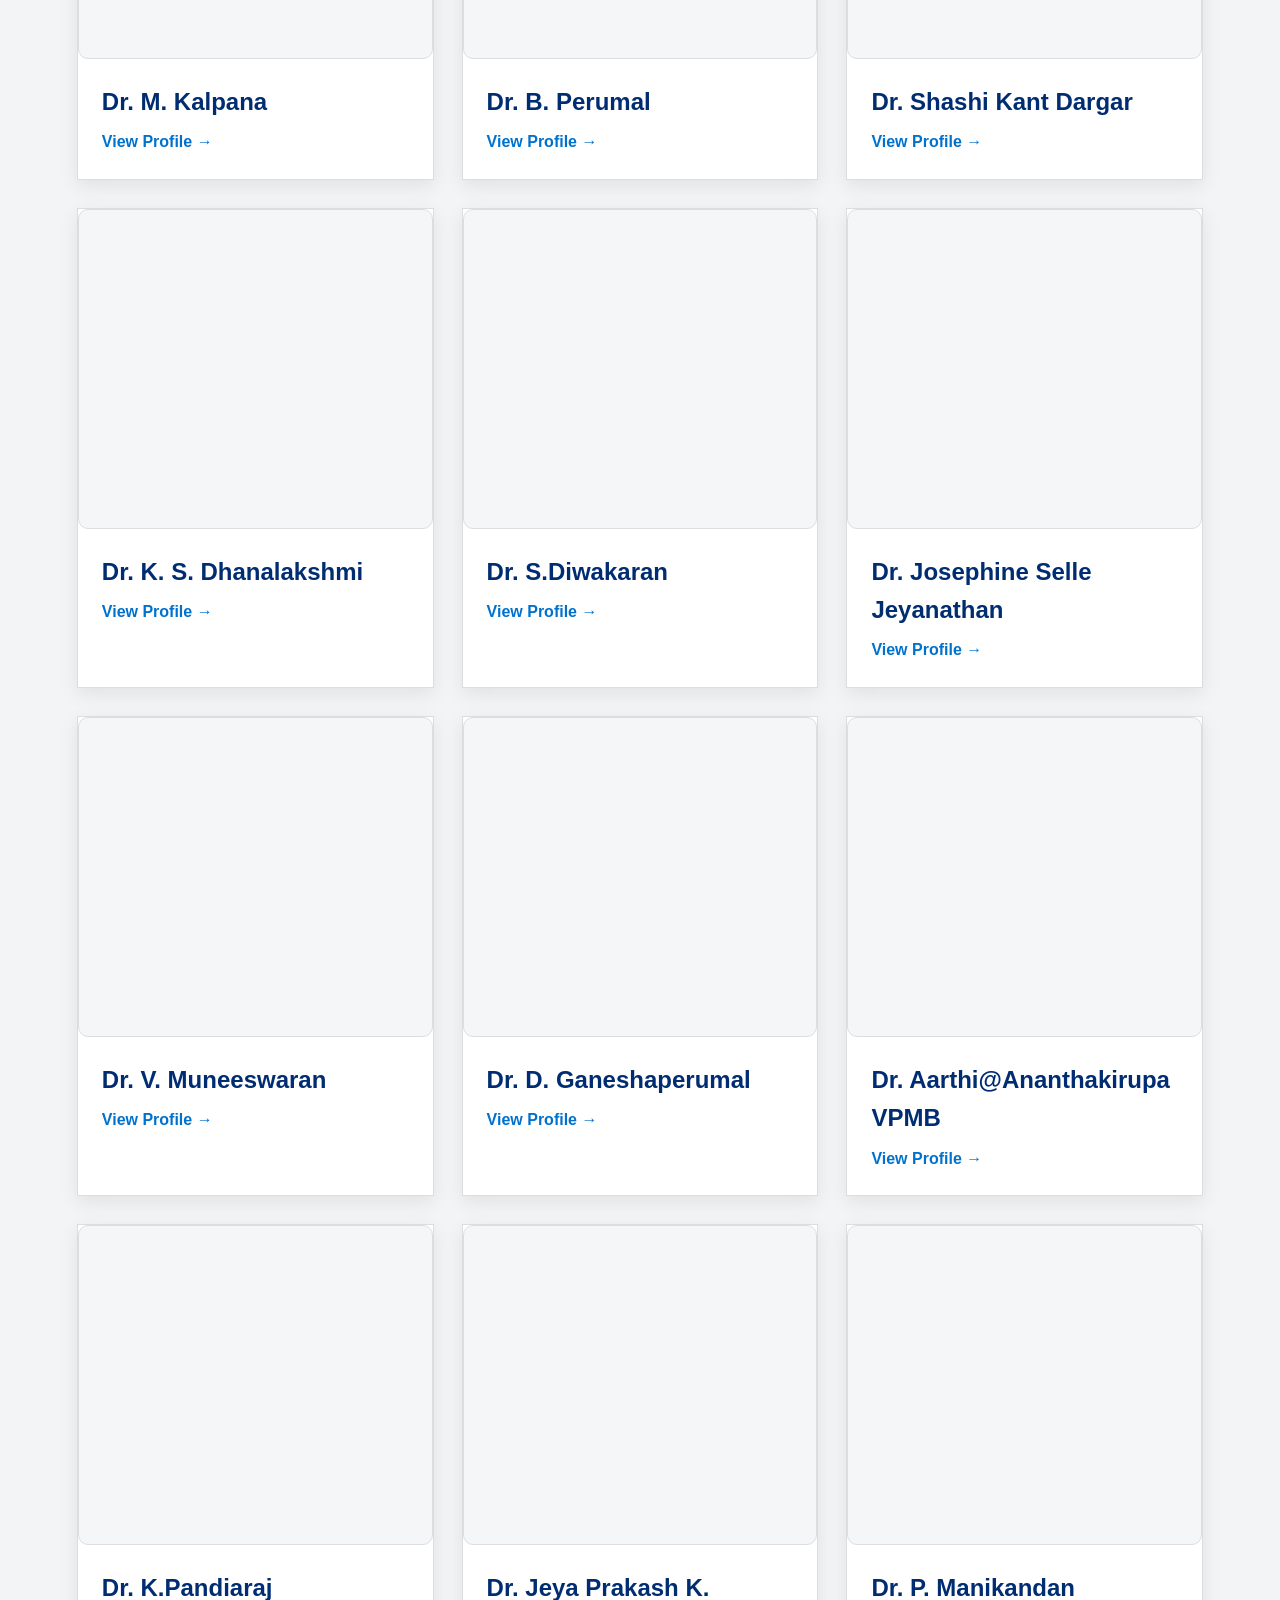
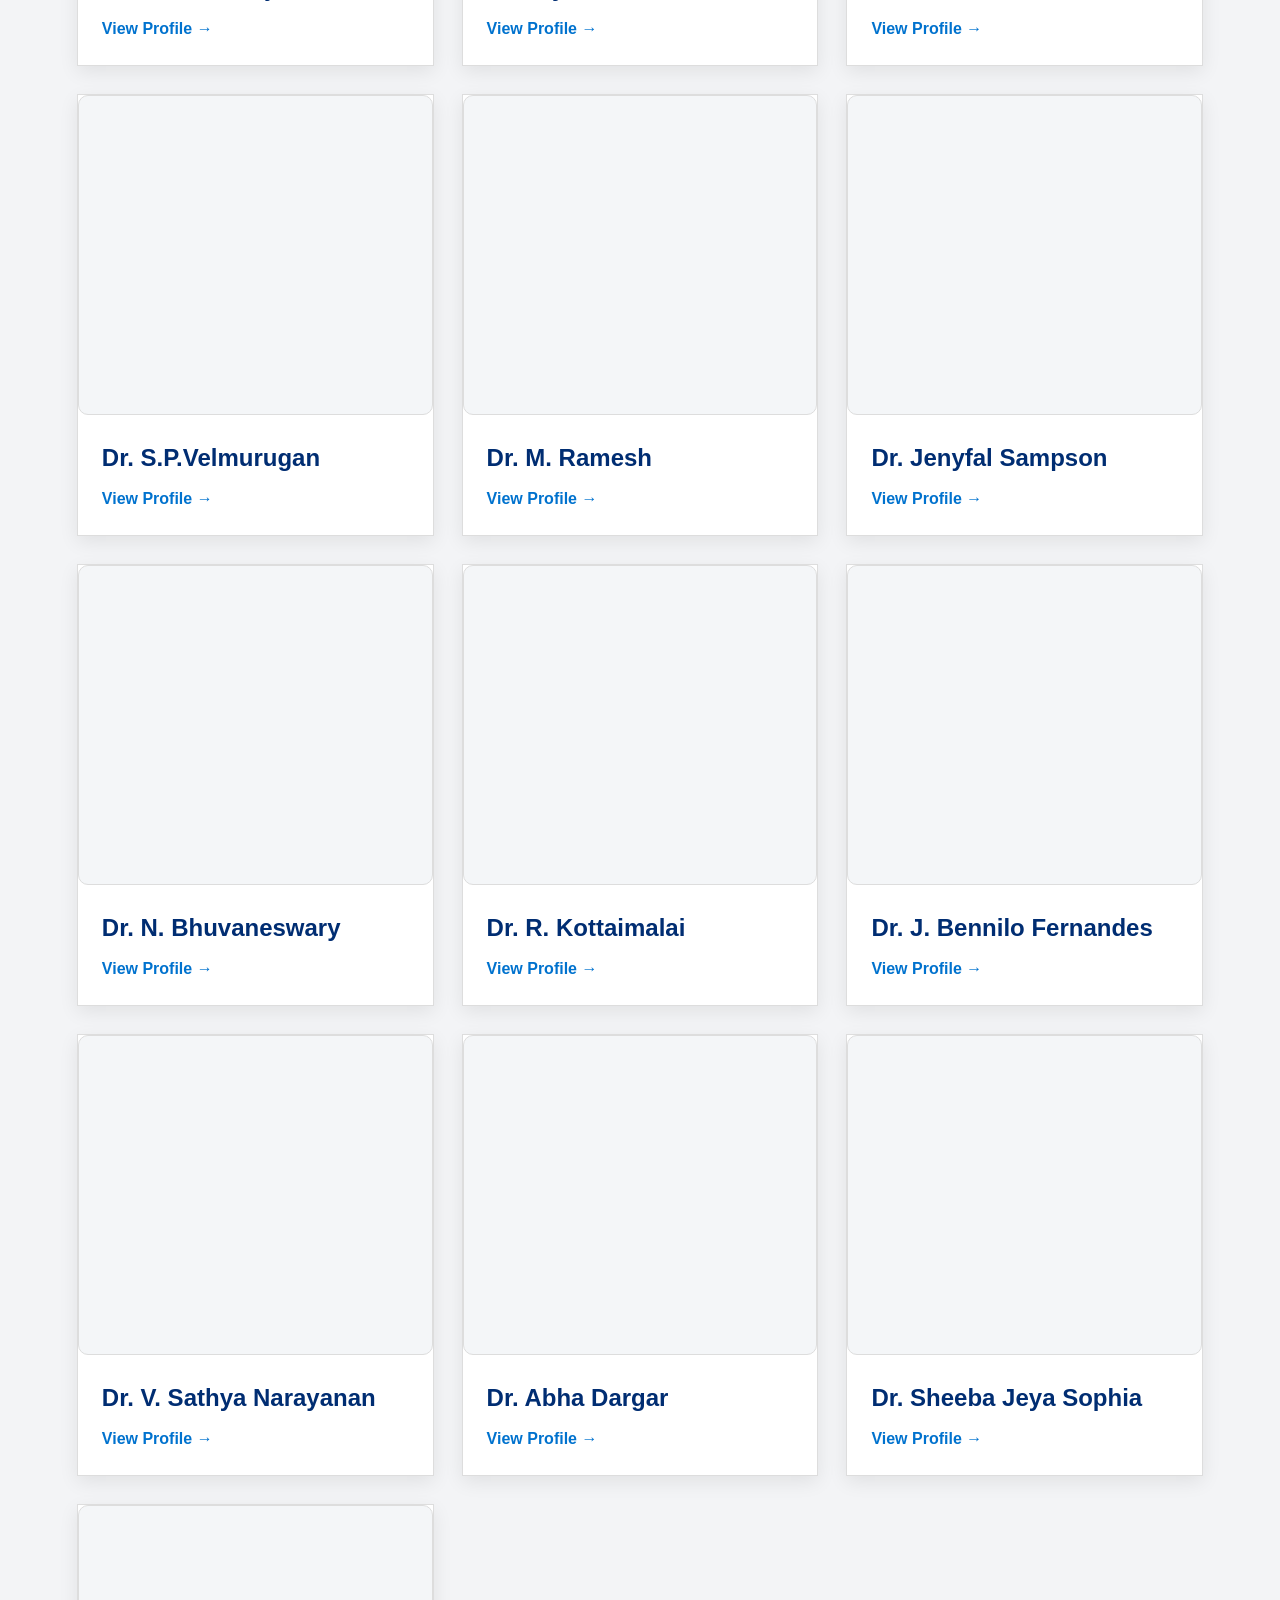
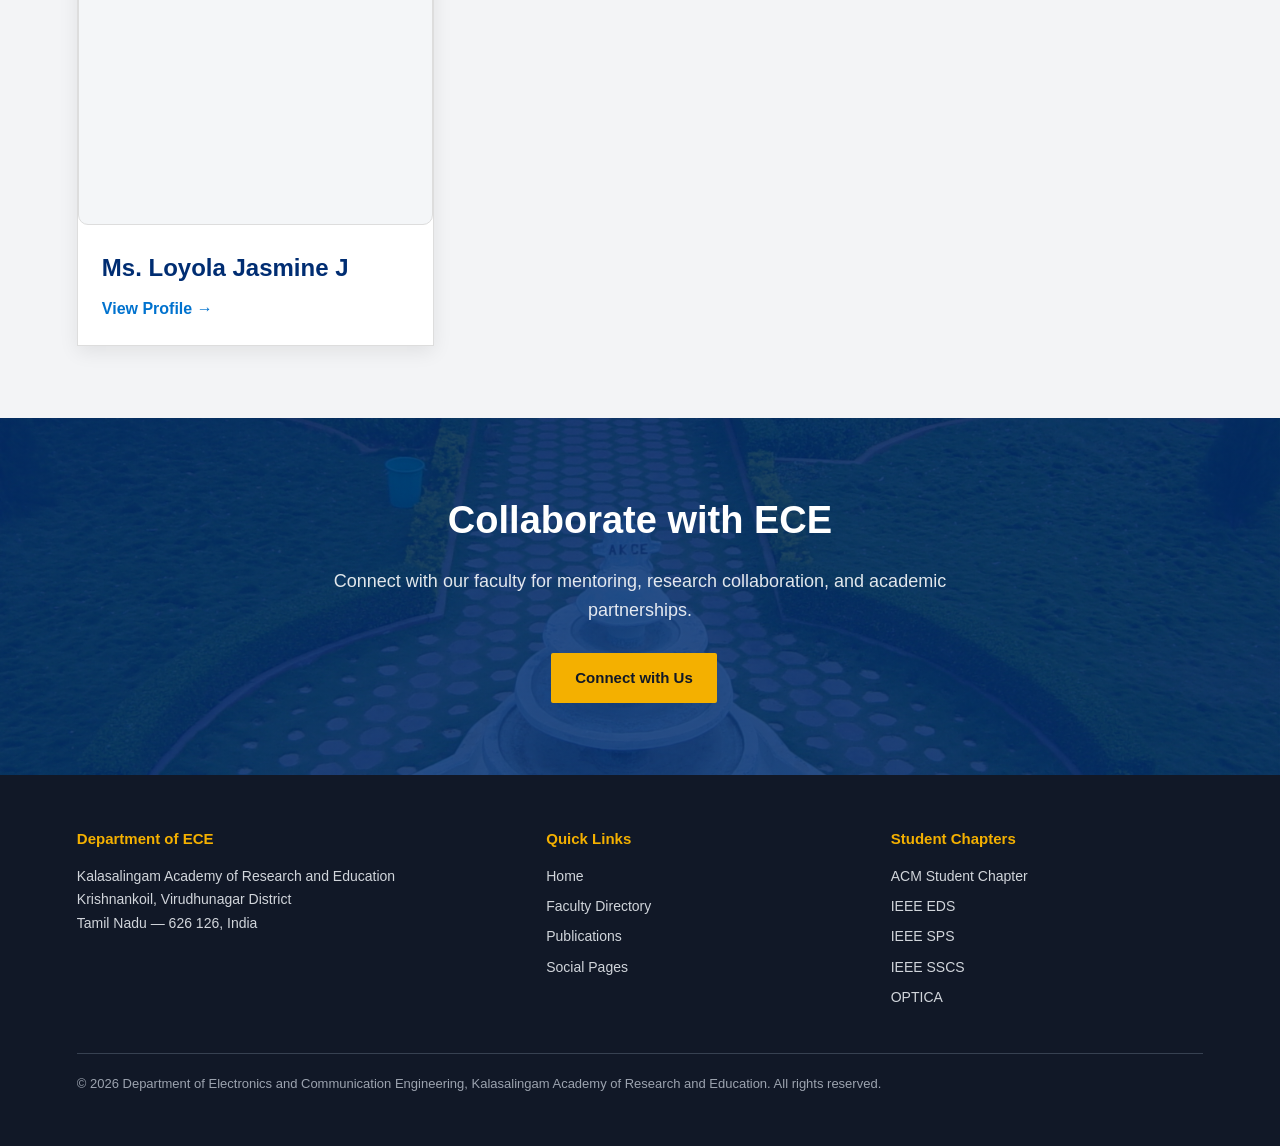
==== commit 116d16bd: "Harden directory data loading and clean directory CSP warning" ====
--- a/directory/index.html
+++ b/directory/index.html
@@ -3,7 +3,7 @@
 <head>
   <meta charset="UTF-8">
   <meta name="viewport" content="width=device-width, initial-scale=1">
-  <meta http-equiv="Content-Security-Policy" content="default-src 'self'; script-src 'self' https://static.cloudflareinsights.com; style-src 'self'; img-src 'self' data: https:; connect-src 'self' https://cloudflareinsights.com; object-src 'none'; base-uri 'self'; form-action 'self'; frame-ancestors 'none'">
+  <meta http-equiv="Content-Security-Policy" content="default-src 'self'; script-src 'self' https://static.cloudflareinsights.com; style-src 'self'; img-src 'self' data: https:; connect-src 'self' https://cloudflareinsights.com; object-src 'none'; base-uri 'self'; form-action 'self'">
   <meta name="referrer" content="strict-origin-when-cross-origin">
   <title>ECE Faculty Directory</title>
   <link rel="stylesheet" href="../assets/css/common.css">
--- a/assets/css/home.css
+++ b/assets/css/home.css
@@ -61,6 +61,8 @@
   display: flex;
   align-items: stretch;
   height: 100%;
+  position: relative;
+  z-index: 30;
 }
 
 .topbar a {
@@ -130,6 +132,7 @@
   display: flex;
   align-items: stretch;
   height: 100%;
+  isolation: isolate;
 }
 
 .topbar-dropdown-btn {
@@ -159,7 +162,7 @@
 .topbar-submenu {
   display: none;
   position: absolute;
-  top: 100%;
+  top: calc(100% + 1px);
   right: 0;
   background: var(--white);
   border: 1px solid var(--border);
@@ -1082,6 +1085,36 @@
     gap: 8px;
   }
 
+  .topbar-links {
+    width: 100%;
+    height: auto;
+    flex-wrap: wrap;
+  }
+
+  .topbar-links > a,
+  .topbar-dropdown {
+    flex: 1 1 calc(50% - 1px);
+    min-height: 40px;
+  }
+
+  .topbar a,
+  .topbar-dropdown-btn {
+    width: 100%;
+    justify-content: center;
+    border-top: 1px solid rgba(255, 255, 255, 0.18);
+    border-left: 1px solid rgba(255, 255, 255, 0.18);
+    min-height: 40px;
+  }
+
+  .topbar-submenu {
+    position: static;
+    width: 100%;
+    min-width: 0;
+    margin-top: 0;
+    border-top: none;
+    box-shadow: none;
+  }
+
   header {
     padding: 18px 4%;
   }
